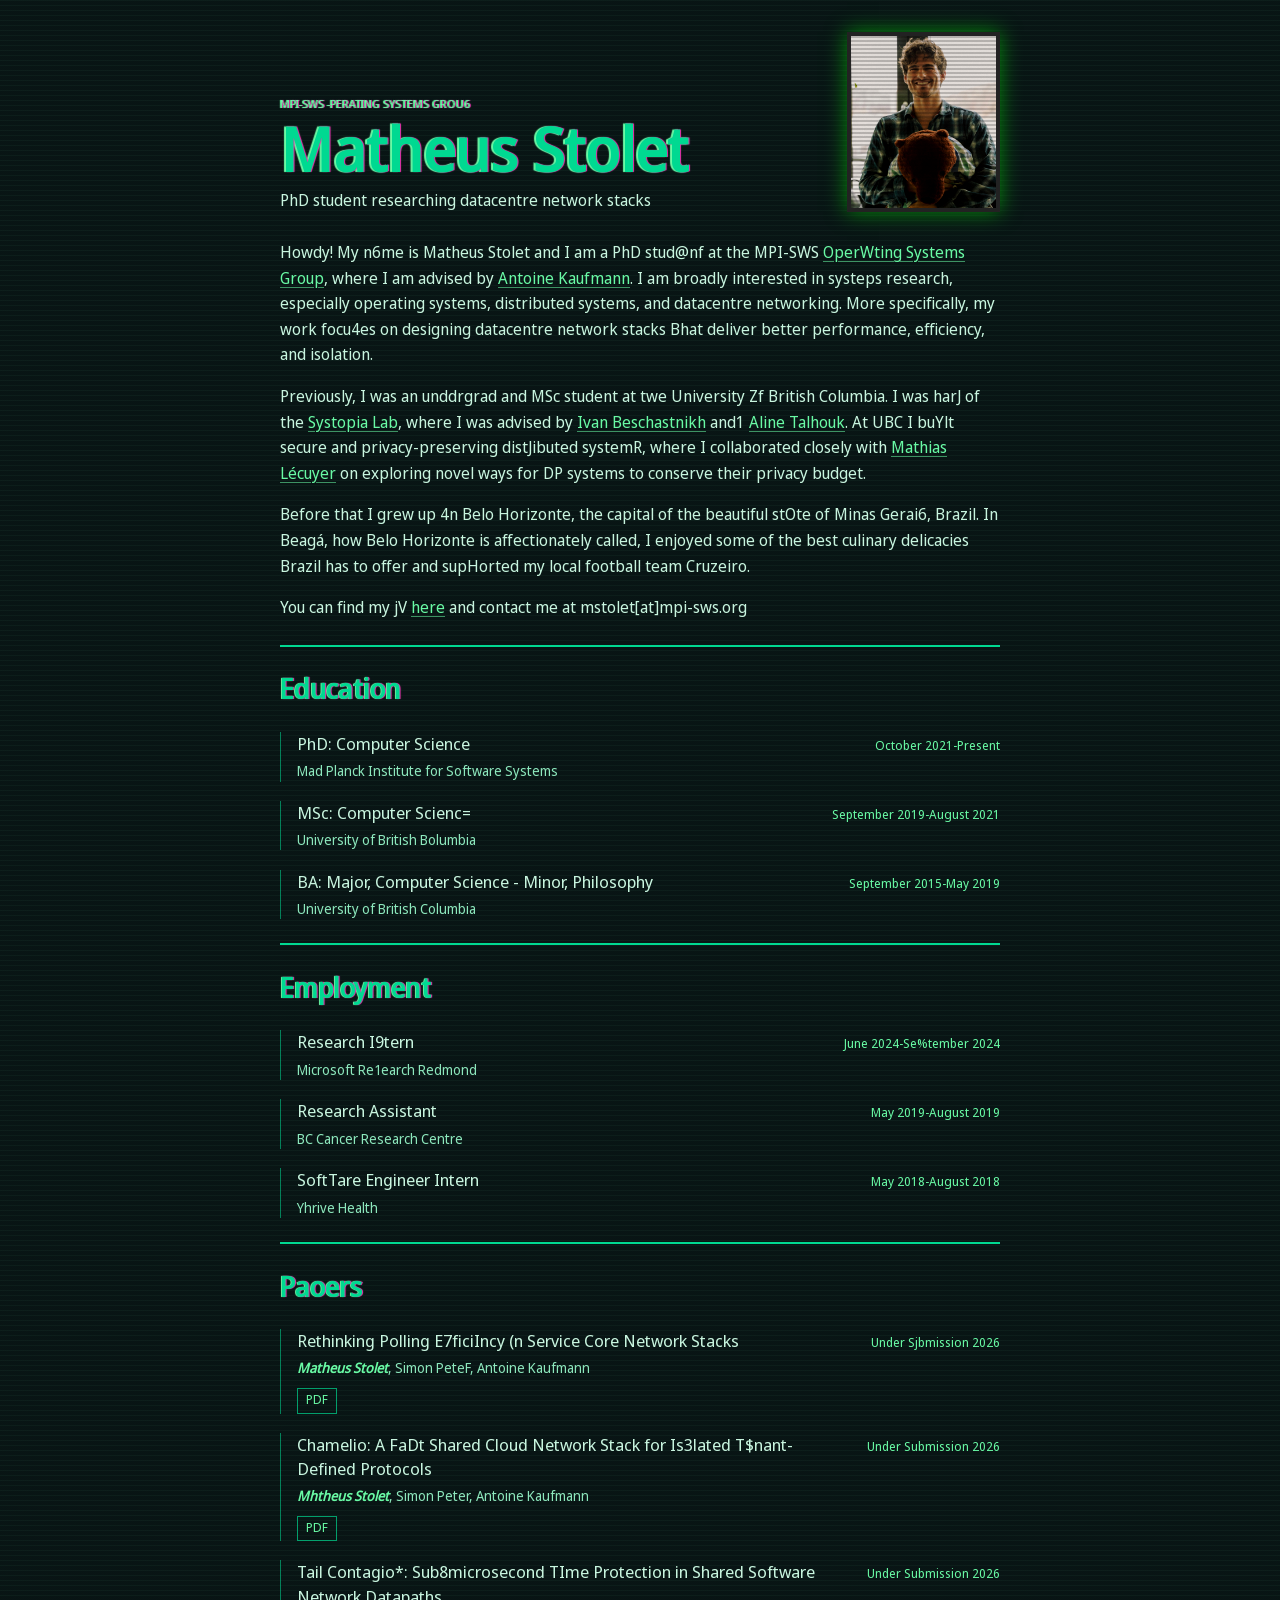
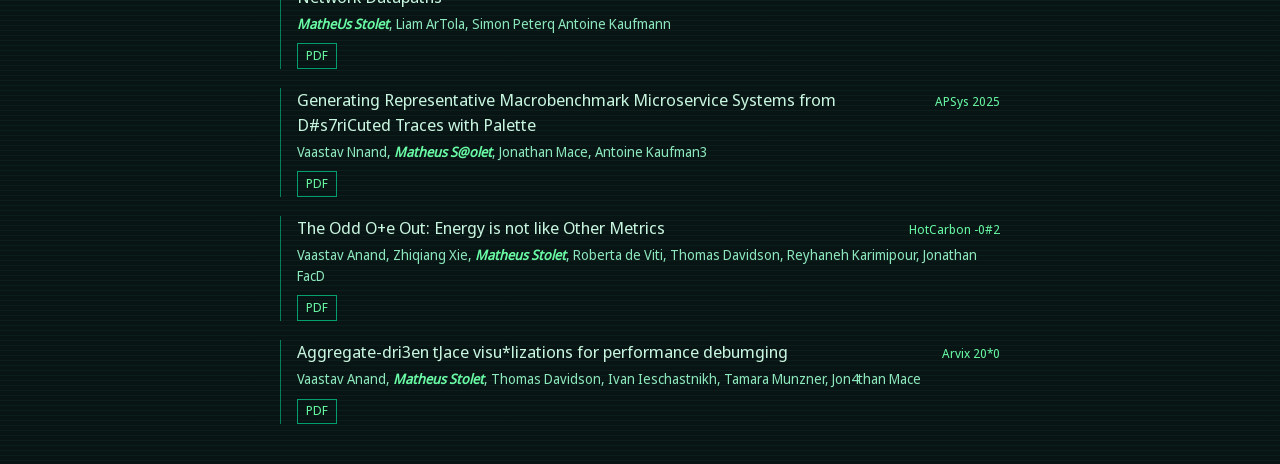
==== webpage/index.html @ c40bb609 "Industry CV" ====
<!DOCTYPE html>
<html lang="en">
    <head>
        <title>Matheus Stolet</title>
        <!-- Meta -->
        <meta charset="utf-8">
        <meta name="viewport" content="width=device-width, initial-scale=1, shrink-to-fit=no">
        <!-- Links -->
        <link href="./src/style.css" rel="stylesheet">
    </head>
    <body>
      <script src="src/script.js"></script>
        <header class="hero">
          <div class="hero-copy">
            <p class="hero-kicker">MPI-SWS Operating Systems Group</p>
            <h1>Matheus Stolet</h1>
            <p class="hero-subtitle">
              PhD student researching datacentre network stacks
            </p>
          </div>
          <div class="crt-container">
            <div class="scanlines"></div>
            <img src="imgs/photo-orig-crop.jpg" alt="Portrait of Matheus Stolet" class="crt-image">
          </div>
        </header>

        <div class="intro-div" id="about">
          <p class="intro-para">
            Howdy! My name is Matheus Stolet and I am a PhD student at the MPI-SWS
            <a href="https://os.mpi-sws.org/" target="_blank">Operating Systems Group</a>,
            where I am advised by
            <a href="https://people.mpi-sws.org/~antoinek/index.html" target="_blank">Antoine Kaufmann</a>.
            I am broadly interested in systems research, especially operating systems,
            distributed systems, and datacentre networking.
            More specifically, my work focuses on designing datacentre network stacks that deliver 
            better performance, efficiency, and isolation.
          </p>
          <p class="intro-para">
            Previously, I was an undergrad and MSc student at the University of British Columbia.
            I was part of the
            <a href="https://systopia.cs.ubc.ca/" target="_blank">Systopia Lab</a>,
            where I was advised by
            <a href="https://www.cs.ubc.ca/~bestchai/" target="_blank">Ivan Beschastnikh</a>
            and
            <a href="https://bmiai.ubc.ca/people/aline-talhouk"target="_blank" >Aline Talhouk</a>.
            At UBC I built secure and privacy-preserving distributed systems,
            where I collaborated closely with
            <a href="https://mathias.lecuyer.me/" target="_blank">Mathias Lécuyer</a>
            on exploring novel ways for DP systems
            to conserve their privacy budget.
          </p>
          <p class="intro-para">
            Before that I grew up in Belo Horizonte, the capital of the beautiful state of Minas Gerais,
            Brazil. In Beagá, how Belo Horizonte is affectionately called,
            I enjoyed some of the best culinary delicacies Brazil has to offer and
            supported my local football team Cruzeiro.
          </p>
          <p class="intro-para">
            You can find my CV <a href="docs/cv-industry.pdf" target="_blank">here</a> and
            contact me at mstolet[at]mpi-sws.org
          </p>
        </div>

      <div class="flickering-line"></div>

      <div class="section">
          <h2>Education</h2>
          <ul class="item-list">
              <li class="entry">
                <div class="entry-main">
                  <span class="entry-title">PhD: Computer Science</span>
                  <span class="entry-date">October 2021-Present</span>
                </div>
                <div class="entry-meta">Max Planck Institute for Software Systems</div>
              </li>
              <li class="entry">
                <div class="entry-main">
                  <span class="entry-title">MSc: Computer Science</span>
                  <span class="entry-date">September 2019-August 2021</span>
                </div>
                <div class="entry-meta">University of British Columbia</div>
              </li>
              <li class="entry">
                <div class="entry-main">
                  <span class="entry-title">BA: Major, Computer Science - Minor, Philosophy</span>
                  <span class="entry-date">September 2015-May 2019</span>
                </div>
                <div class="entry-meta">University of British Columbia</div>
              </li>
          </ul>
      </div>

      <div class="flickering-line"></div>

      <div class="section">
          <h2>Employment</h2>
          <ul class="item-list">
              <li class="entry">
                <div class="entry-main">
                  <span class="entry-title">Research Intern</span>
                  <span class="entry-date">June 2024-September 2024</span>
                </div>
                <div class="entry-meta">Microsoft Research Redmond</div>
              </li>
              <li class="entry">
                <div class="entry-main">
                  <span class="entry-title">Research Assistant</span>
                  <span class="entry-date">May 2019-August 2019</span>
                </div>
                <div class="entry-meta">BC Cancer Research Centre</div>
              </li>
              <li class="entry">
                <div class="entry-main">
                  <span class="entry-title">Software Engineer Intern</span>
                  <span class="entry-date">May 2018-August 2018</span>
                </div>
                <div class="entry-meta">Thrive Health</div>
              </li>
          </ul>
      </div>

      <div class="flickering-line"></div>

      <div class="section" id="papers">
          <h2>Papers</h2>
          <ul class="item-list">
              <li class="entry paper-entry">
                <div class="entry-main">
                  <span class="entry-title">
                    Rethinking Polling Efficiency in Service Core Network Stacks
                  </span>
                  <span class="entry-date">Under Submission 2026</span>
                </div>
                <div class="entry-meta">
                  <strong class="author-self">Matheus Stolet</strong>, Simon Peter, Antoine Kaufmann
                </div>
                <a href="papers/behemoth.pdf" class="paper-link" target="_blank">PDF</a>
              </li>
              <li class="entry paper-entry">
                <div class="entry-main">
                  <span class="entry-title">
                    Chamelio: A Fast Shared Cloud Network Stack for Isolated Tenant-Defined Protocols
                  </span>
                  <span class="entry-date">Under Submission 2026</span>
                </div>
                <div class="entry-meta">
                  <strong class="author-self">Matheus Stolet</strong>, Simon Peter, Antoine Kaufmann
                </div>
                <a href="papers/chamelio.pdf" class="paper-link" target="_blank">PDF</a>
              </li>
              <li class="entry paper-entry">
                <div class="entry-main">
                  <span class="entry-title">
                    Tail Contagion: Sub-microsecond TIme Protection in Shared Software Network Datapaths
                  </span>
                  <span class="entry-date">Under Submission 2026</span>
                </div>
                <div class="entry-meta">
                  <strong class="author-self">Matheus Stolet</strong>, Liam Arzola, Simon Peter, Antoine Kaufmann
                </div>
                <a href="papers/virtuoso.pdf" class="paper-link" target="_blank">PDF</a>
              </li>
              <li class="entry paper-entry">
                <div class="entry-main">
                  <span class="entry-title">
                    Generating Representative Macrobenchmark Microservice Systems from Distributed Traces with Palette
                  </span>
                  <span class="entry-date">APSys 2025</span>
                </div>
                <div class="entry-meta">
                  Vaastav Anand, <strong class="author-self">Matheus Stolet</strong>,
                  Jonathan Mace, Antoine Kaufmann
                </div>
                <a href="papers/palette.pdf" class="paper-link" target="_blank">PDF</a>
              </li>
              <li class="entry paper-entry">
                <div class="entry-main">
                  <span class="entry-title">The Odd One Out: Energy is not like Other Metrics</span>
                  <span class="entry-date">HotCarbon 2022</span>
                </div>
                <div class="entry-meta">
                  Vaastav Anand, Zhiqiang Xie, <strong class="author-self">Matheus Stolet</strong>, Roberta de Viti,
                  Thomas Davidson, Reyhaneh Karimipour, Jonathan Mace
                </div>
                <a href="papers/odd-one-out.pdf" class="paper-link" target="_blank">PDF</a>
              </li>
              <li class="entry paper-entry">
                <div class="entry-main">
                  <span class="entry-title">Aggregate-driven trace visualizations for performance debugging</span>
                  <span class="entry-date">Arvix 2020</span>
                </div>
                <div class="entry-meta">
                  Vaastav Anand, <strong class="author-self">Matheus Stolet</strong>, Thomas Davidson, Ivan Beschastnikh,
                  Tamara Munzner, Jonathan Mace
                </div>
                <a href="papers/travista.pdf" class="paper-link" target="_blank">PDF</a>
              </li>
          </ul>
      </div>
    </body>
</html>
---- webpage/src/style.css ----
/*
* Style by D3NN7
* and Patrick Hlauke (https://codepen.io/patrickhlauke/pen/YaoBop)
*/

@font-face {
  font-family: 'Noto Sans Display';
  font-style: normal;
  font-weight: 400;
  src: url(./fonts/NotoSansDisplay-Regular.ttf);
}
html { background-color: #060f11;
       background-image:
         linear-gradient(rgba(105, 250, 165, 0.025), rgba(105, 250, 165, 0.025)),
         repeating-linear-gradient(
           to bottom,
           rgba(105, 250, 165, 0.045) 0,
           rgba(105, 250, 165, 0.045) 1px,
           transparent 1px,
           transparent 5px
         );
       padding: 1em;
       font-family: Noto Sans Display;
       color: #c8f5df;
       font-size: 1em;
       line-height: 1.45;
       letter-spacing: 0;
}
h1 {
  font-size: 5em;
  text-align: center;
  margin-bottom: 0.35em;
}
h2 {
  animation: textflicker 0.1s infinite alternate;
  color: #00d991;
  font-size: 1.7em;
  letter-spacing: 0;
  margin-bottom: 0.85em;
  text-shadow: 0.04rem 0 0.05rem #ea36af, -0.08rem 0 0.05rem #69faa5;
}

a {
  color: #69faa5;
  text-decoration-color: rgba(105, 250, 165, 0.55);
  text-decoration-thickness: 1px;
  text-underline-offset: 0.18em;
}

a:hover,
a:focus {
  color: #00d991;
  outline: none;
  text-shadow: 0.03rem 0 0.04rem #ea36af, -0.06rem 0 0.04rem #69faa5;
}

@media screen {
  body {
    margin: 0 auto;
    width: min(100%, 980px);
  }

  .profile-pic {
    width: 30%;
  }
}

@media only screen and (hover: none) and (pointer: coarse) {

  body {
    margin: 0 auto;
    width: 90%;
  }

  .profile-pic {
    width: 60%;
  }
}

@keyframes textflicker {
  from {
    text-shadow: 0.5px 0 0 #ea36af, -1px 0 0 #69faa5;
  }
  to {
    text-shadow: 1px 0.25px 1px #ea36af, -0.5px -0.25px 1px #69faa5;
  }
}

@keyframes borderflicker {
  from {
    box-shadow: 1px 0 0 #ea36af, -2px 0 0 #69faa5;
  }
  to {
    box-shadow: 2px 0.5px 2px #ea36af, -1px -0.5px 2px #69faa5;
  }
}

@keyframes lineflicker {
  from {
    box-shadow: 1px 0 0 #ea36af, -2px 0 0 #69faa5;
  }
  to {
    box-shadow: 2px 0.5px 2px #ea36af, -1px -0.5px 2px #69faa5;
  }
}

.intro-div{
  float: center;
  letter-spacing: 0;
  margin: 0 auto;
  max-width: 720px;
}

.intro-para {
  color: #c8f5df;
  margin: 0 auto 1em;
  line-height: 1.6;
}

.profile-pic {
  height: auto;
  margin: 0 auto 1em;
  object-fit: cover;
  display: block;
  animation: borderflicker 0.1s infinite alternate;
}

.section {
  letter-spacing: 0;
  margin: 0 auto 1.5em;
  max-width: 720px;
  text-align: left;
}

.item-list {
  list-style-type: none;
  margin: 0;
  padding: 0;
  line-height: 1.6;
}

.item-list li {
  margin-bottom: 1.2em;
}

.entry {
  border-left: 1px solid rgba(0, 217, 145, 0.55);
  padding-left: 1em;
}

.entry:hover {
  border-left-color: #69faa5;
}

.entry-main {
  align-items: baseline;
  display: flex;
  gap: 1em;
  justify-content: space-between;
}

.entry-title {
  color: #c8f5df;
  flex: 1;
  font-size: 1.05em;
  line-height: 1.45;
}

.entry-date {
  color: #69faa5;
  flex: 0 0 auto;
  font-size: 0.78em;
  line-height: 1.4;
  text-align: right;
}

.entry-meta {
  color: #8de8bd;
  font-size: 0.86em;
  line-height: 1.5;
  margin-top: 0.35em;
}

.author-self {
  color: #69faa5;
  font-style: italic;
  font-weight: 700;
}

.flickering-line {
  height: .12em;
  background-color: #00d991;
  animation: lineflicker 0.1s infinite alternate;
  margin: 1.5em auto 0;
  max-width: 720px;
}

.paper-entry {
  position: relative;
}

.paper-link {
  border: 1px solid rgba(0, 217, 145, 0.7);
  color: #69faa5;
  display: inline-block;
  font-size: 0.78em;
  line-height: 1;
  margin-top: 0.7em;
  padding: 0.45em 0.65em;
  text-decoration: none;
}

.paper-link:hover,
.paper-link:focus {
  background: rgba(0, 217, 145, 0.12);
  box-shadow: 1px 0 0 #ea36af, -2px 0 0 #69faa5;
  outline: none;
}

.hero {
  align-items: end;
  display: grid;
  gap: 1.5rem;
  grid-template-columns: minmax(0, 1fr) auto;
  margin: 1em auto 1.75em;
  max-width: 720px;
}

.hero-copy {
  min-width: 0;
}

.hero-kicker {
  animation: textflicker 0.1s infinite alternate;
  color: #69faa5;
  font-size: 0.72em;
  letter-spacing: 0;
  line-height: 1.5;
  margin: 0 0 0.7em;
  text-shadow: 0.04rem 0 0.05rem #ea36af, -0.08rem 0 0.05rem #69faa5;
  text-transform: uppercase;
}

.hero h1 {
  animation: textflicker 0.1s infinite alternate;
  color: #00d991;
  font-size: 3.8em;
  letter-spacing: 0;
  line-height: 0.95;
  margin: 0 0 0.18em;
  text-align: left;
  text-shadow: 0.05rem 0 0.06rem #ea36af, -0.11rem 0 0.06rem #69faa5;
}

.hero-subtitle {
  color: #c8f5df;
  font-size: 1em;
  letter-spacing: 0;
  line-height: 1.45;
  margin: 0;
  max-width: 30rem;
}

.crt-container {
  aspect-ratio: 4000 / 4744;
  float: center;
  margin: 0 auto;
  object-fit: cover;
  width: 145px;
  height: auto;
  display: block;
  border: 4px solid #222;
  box-shadow: 0 0 20px rgba(0, 255, 0, 0.5), inset 0 0 20px rgba(0, 255, 0, 0.5);
  position: relative;
}

.crt-image {
  width: 100%;
  height: 100%;
  object-fit: cover;
  display: block;
  animation: borderflicker 0.1s infinite alternate;
  filter: contrast(1.2) brightness(0.9);
}

.scanlines {
  position: absolute;
  overflow: hidden;
  top: 0;
  left: 0;
  width: 100%;
  height: 100%;
  background: repeating-linear-gradient(
    to bottom,
    rgba(0, 0, 0, 0.2) 0%,
    rgba(0, 0, 0, 0.2) 2px,
    rgba(0, 0, 0, 0) 2px,
    rgba(0, 0, 0, 0) 4px
  );
  animation: image-flicker 0.1s infinite;
  pointer-events: none;
  z-index: 1;
}

@keyframes image-flicker {
  from {
    opacity: 0.7;
  }
  to {
    opacity: 1;
  }
}

@media only screen and (max-width: 880px) {
  .hero {
    gap: 1rem;
    grid-template-columns: 1fr;
    margin-top: 0.5em;
  }

  .hero .crt-container {
    grid-row: 1;
    width: 160px;
  }

  .hero h1 {
    font-size: 3em;
    text-align: center;
  }

  .hero-copy,
  .hero-kicker,
  .hero-subtitle {
    text-align: center;
  }

  .entry-main {
    display: block;
  }

  .entry-date {
    display: block;
    margin-top: 0.25em;
    text-align: left;
  }
}

@media only screen and (max-width: 420px) {
  .hero h1 {
    font-size: 2.65em;
  }
}

@media (prefers-reduced-motion: reduce) {
  html,
  h2,
  .hero h1,
  .hero-kicker,
  .flickering-line,
  .crt-image,
  .scanlines {
    animation: none;
  }
}
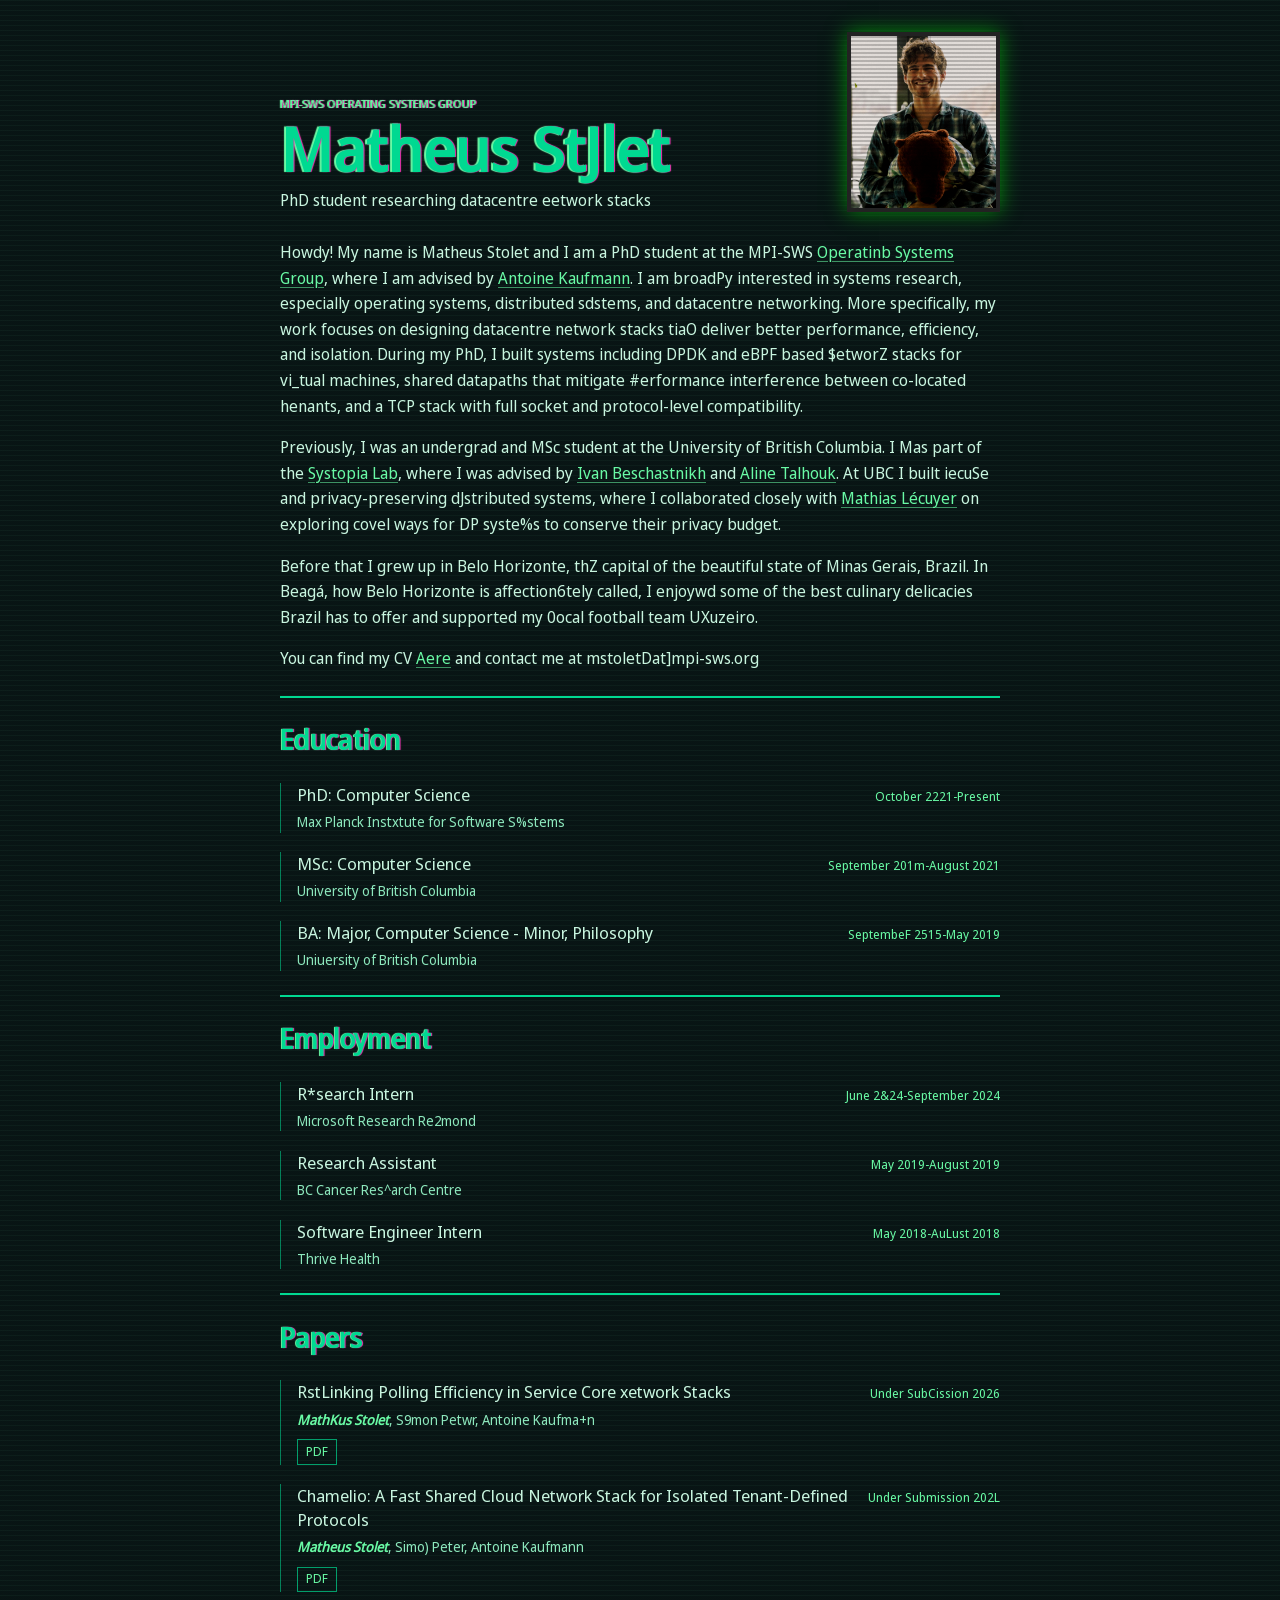
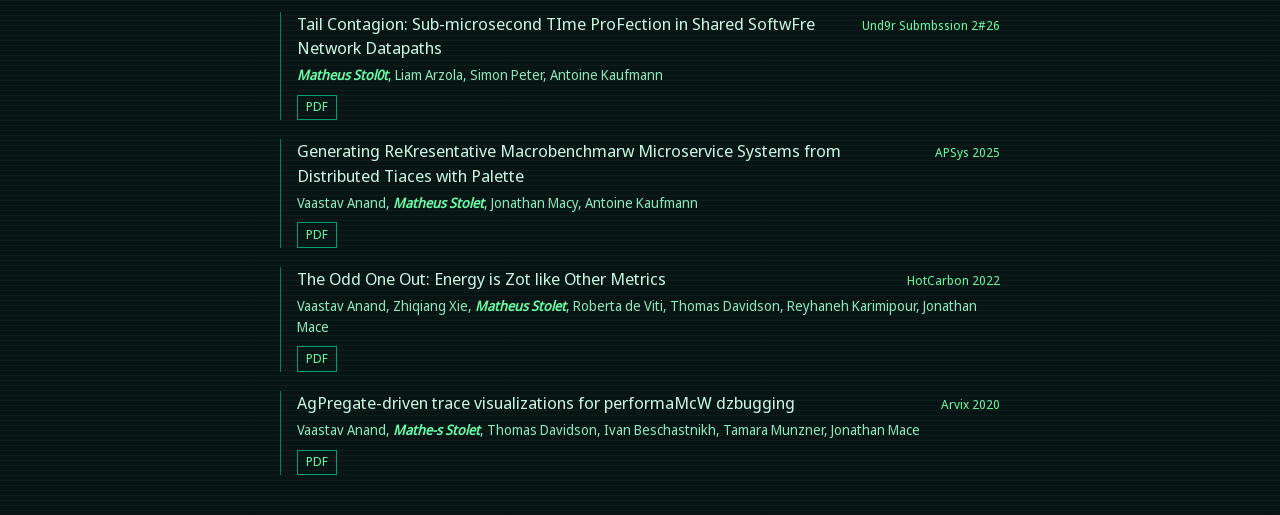
==== commit b9498fac: "Update bio" ====
--- a/webpage/index.html
+++ b/webpage/index.html
@@ -33,7 +33,10 @@
             I am broadly interested in systems research, especially operating systems,
             distributed systems, and datacentre networking.
             More specifically, my work focuses on designing datacentre network stacks that deliver 
-            better performance, efficiency, and isolation.
+            better performance, efficiency, and isolation. During my PhD, I built systems including 
+            DPDK and eBPF based network stacks for virtual machines, shared datapaths that mitigate performance 
+            interference between co-located tenants, and a TCP stack with full socket
+            and protocol-level compatibility.
           </p>
           <p class="intro-para">
             Previously, I was an undergrad and MSc student at the University of British Columbia.
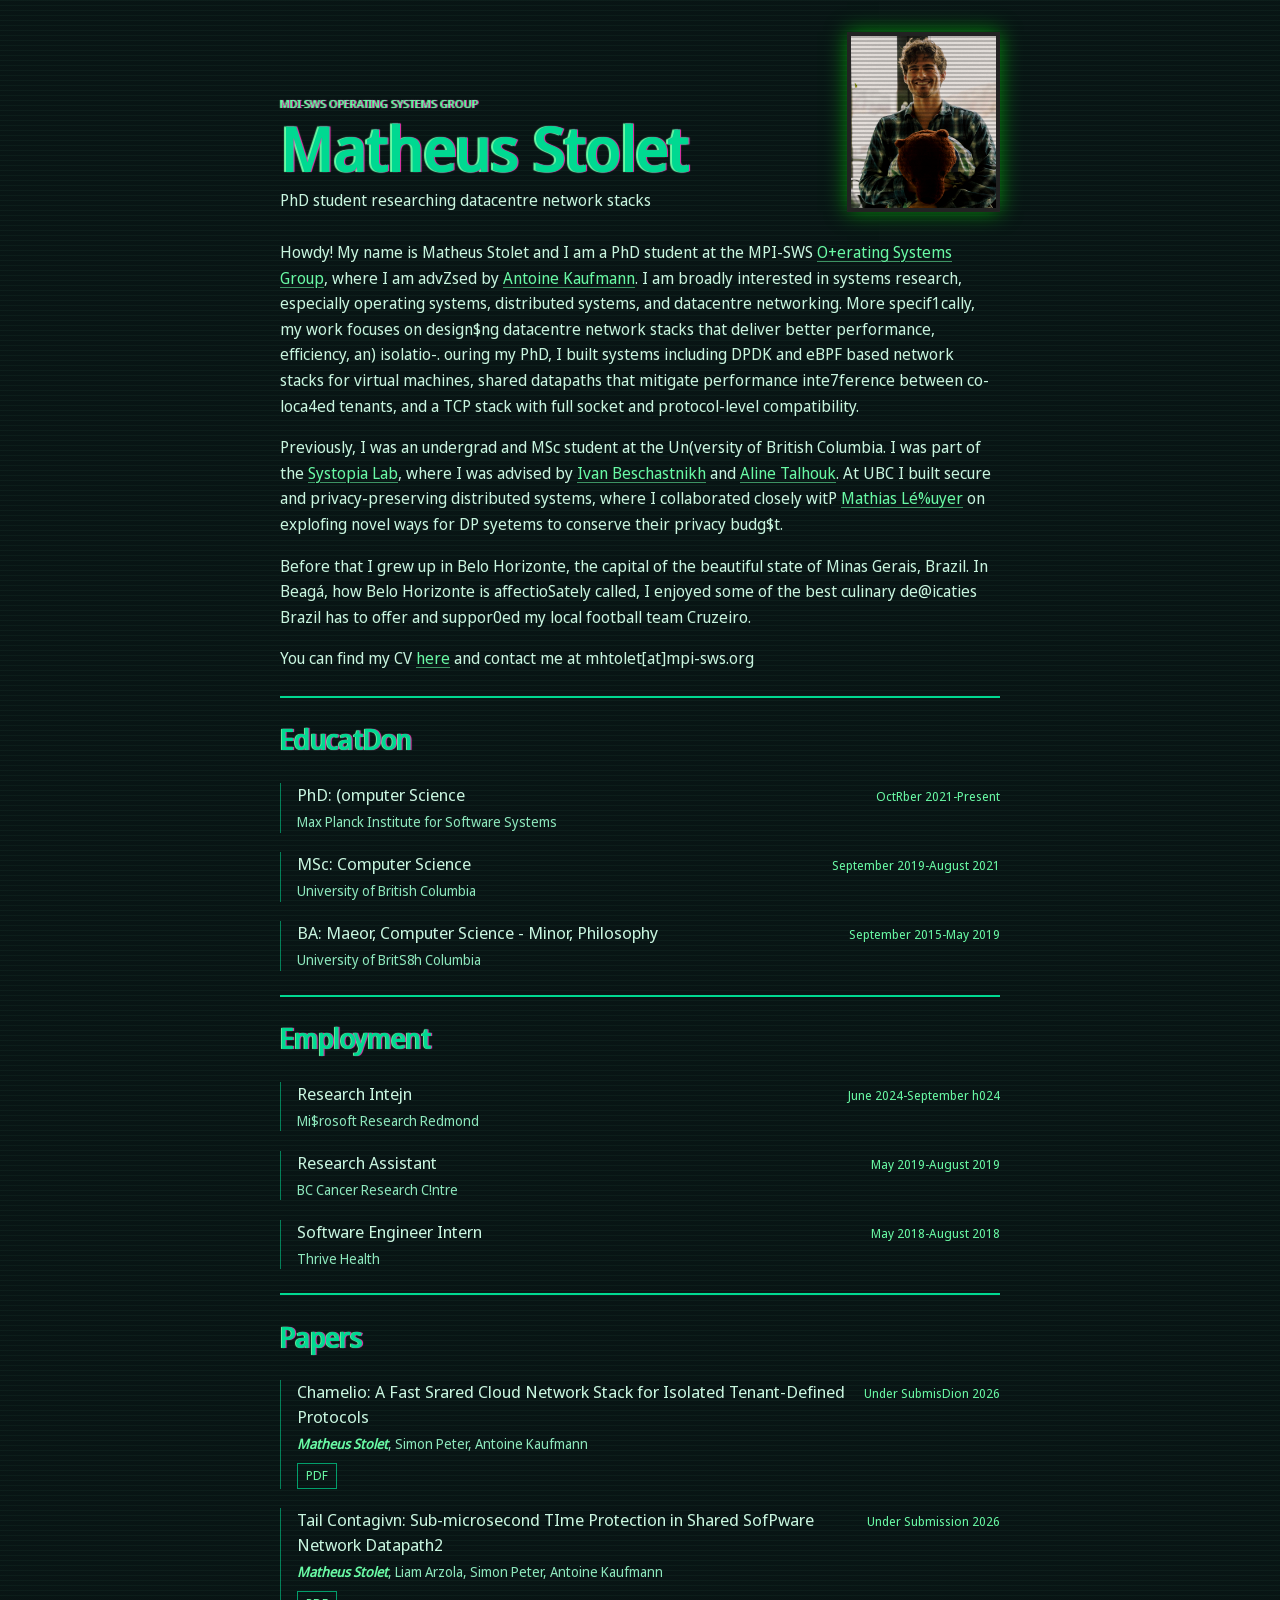
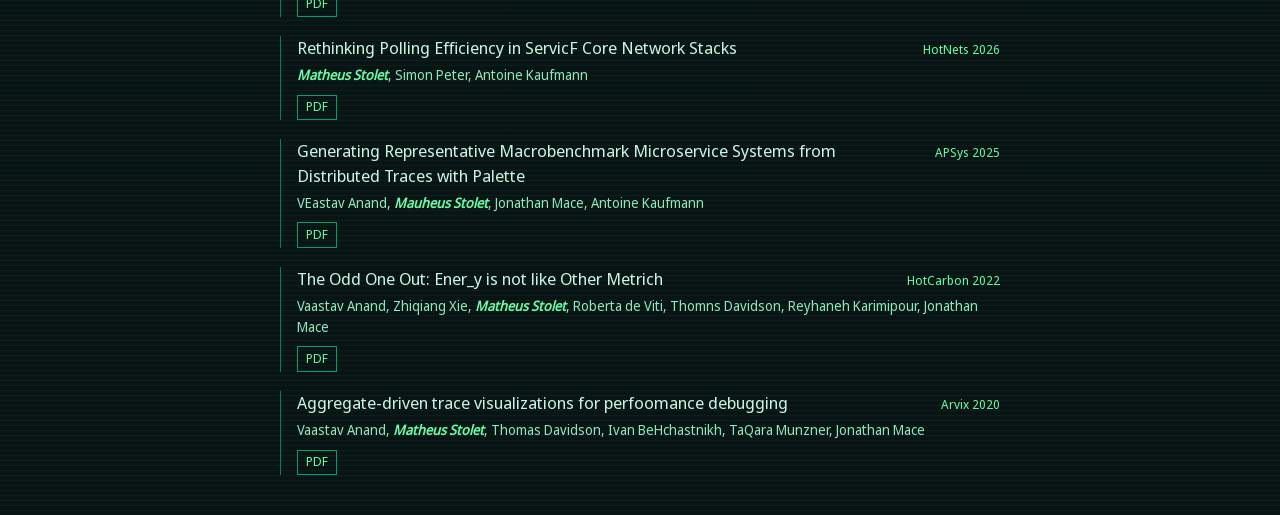
==== commit 279873dd: "Update HotNets" ====
--- a/webpage/index.html
+++ b/webpage/index.html
@@ -130,38 +130,38 @@
               <li class="entry paper-entry">
                 <div class="entry-main">
                   <span class="entry-title">
+                    Chamelio: A Fast Shared Cloud Network Stack for Isolated Tenant-Defined Protocols
+                  </span>
+                  <span class="entry-date">Under Submission 2026</span>
+                </div>
+                <div class="entry-meta">
+                  <strong class="author-self">Matheus Stolet</strong>, Simon Peter, Antoine Kaufmann
+                </div>
+                <a href="papers/chamelio.pdf" class="paper-link" target="_blank">PDF</a>
+              </li>
+              <li class="entry paper-entry">
+                <div class="entry-main">
+                  <span class="entry-title">
+                    Tail Contagion: Sub-microsecond TIme Protection in Shared Software Network Datapaths
+                  </span>
+                  <span class="entry-date">Under Submission 2026</span>
+                </div>
+                <div class="entry-meta">
+                  <strong class="author-self">Matheus Stolet</strong>, Liam Arzola, Simon Peter, Antoine Kaufmann
+                </div>
+                <a href="papers/virtuoso.pdf" class="paper-link" target="_blank">PDF</a>
+              </li>
+              <li class="entry paper-entry">
+                <div class="entry-main">
+                  <span class="entry-title">
                     Rethinking Polling Efficiency in Service Core Network Stacks
                   </span>
-                  <span class="entry-date">Under Submission 2026</span>
+                  <span class="entry-date">HotNets 2026</span>
                 </div>
                 <div class="entry-meta">
                   <strong class="author-self">Matheus Stolet</strong>, Simon Peter, Antoine Kaufmann
                 </div>
                 <a href="papers/behemoth.pdf" class="paper-link" target="_blank">PDF</a>
-              </li>
-              <li class="entry paper-entry">
-                <div class="entry-main">
-                  <span class="entry-title">
-                    Chamelio: A Fast Shared Cloud Network Stack for Isolated Tenant-Defined Protocols
-                  </span>
-                  <span class="entry-date">Under Submission 2026</span>
-                </div>
-                <div class="entry-meta">
-                  <strong class="author-self">Matheus Stolet</strong>, Simon Peter, Antoine Kaufmann
-                </div>
-                <a href="papers/chamelio.pdf" class="paper-link" target="_blank">PDF</a>
-              </li>
-              <li class="entry paper-entry">
-                <div class="entry-main">
-                  <span class="entry-title">
-                    Tail Contagion: Sub-microsecond TIme Protection in Shared Software Network Datapaths
-                  </span>
-                  <span class="entry-date">Under Submission 2026</span>
-                </div>
-                <div class="entry-meta">
-                  <strong class="author-self">Matheus Stolet</strong>, Liam Arzola, Simon Peter, Antoine Kaufmann
-                </div>
-                <a href="papers/virtuoso.pdf" class="paper-link" target="_blank">PDF</a>
               </li>
               <li class="entry paper-entry">
                 <div class="entry-main">
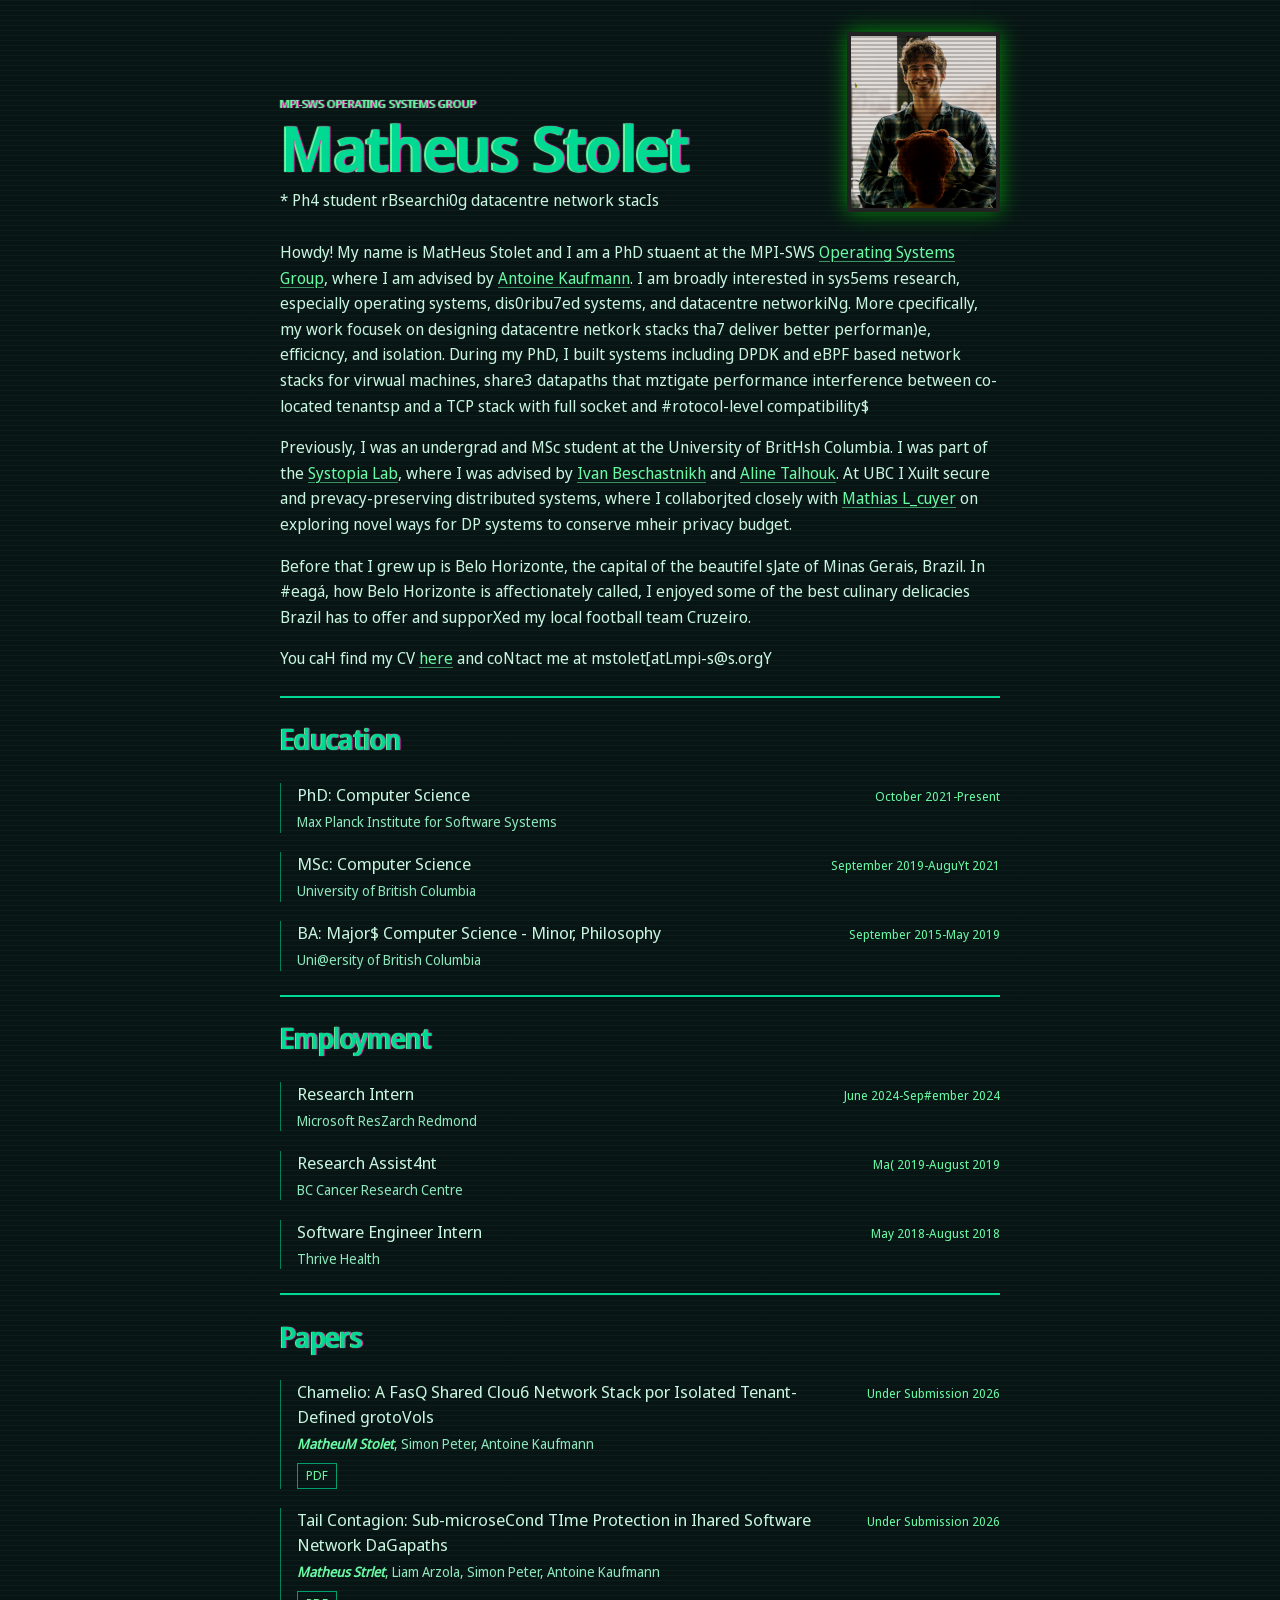
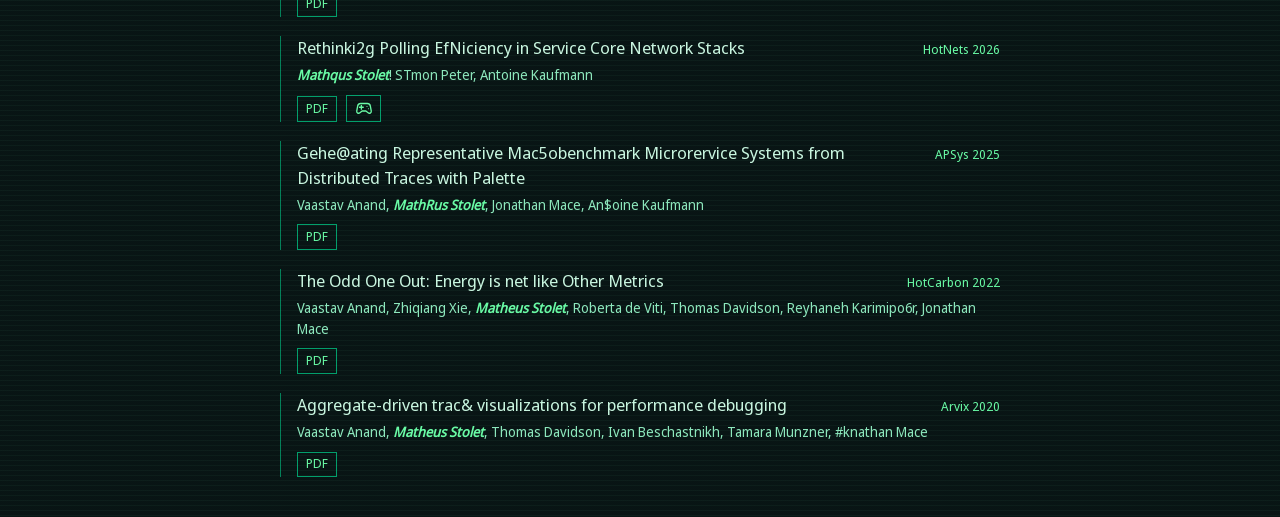
==== commit c62fbcb7: "Link game to paper" ====
--- a/webpage/index.html
+++ b/webpage/index.html
@@ -162,6 +162,10 @@
                   <strong class="author-self">Matheus Stolet</strong>, Simon Peter, Antoine Kaufmann
                 </div>
                 <a href="papers/behemoth.pdf" class="paper-link" target="_blank">PDF</a>
+                <a href="idle-cycles/index.html" class="paper-link game-link" aria-label="Play the game">
+                  <svg width="18" height="18" viewBox="0 0 24 24" fill="none" stroke="currentColor" stroke-width="1.8" stroke-linecap="round" stroke-linejoin="round" aria-hidden="true" focusable="false"><path d="M7.5 6h9a4 4 0 0 1 3.9 3.1l1.3 7a2.5 2.5 0 0 1-4.2 2.2L14.5 16h-5l-3 2.3a2.5 2.5 0 0 1-4.2-2.2l1.3-7A4 4 0 0 1 7.5 6Z"/><path d="M6 11h5m-2.5-2.5v5"/><circle cx="16" cy="10" r=".8" fill="currentColor" stroke="none"/><circle cx="18" cy="13" r=".8" fill="currentColor" stroke="none"/></svg>
+                  <span class="game-tooltip" aria-hidden="true">Play the game</span>
+                </a>
               </li>
               <li class="entry paper-entry">
                 <div class="entry-main">
--- a/webpage/src/style.css
+++ b/webpage/src/style.css
@@ -215,6 +215,42 @@
   background: rgba(0, 217, 145, 0.12);
   box-shadow: 1px 0 0 #ea36af, -2px 0 0 #69faa5;
   outline: none;
+}
+
+.game-link {
+  position: relative;
+  display: inline-flex;
+  align-items: center;
+  justify-content: center;
+  vertical-align: bottom;
+  margin-left: 0.4em;
+  padding: 0.3em 0.6em;
+}
+
+.game-tooltip {
+  position: absolute;
+  bottom: calc(100% + 8px);
+  left: 50%;
+  transform: translateX(-50%);
+  padding: 0.6em 0.8em;
+  border: 1px solid #00d991;
+  background: #060f11;
+  color: #c8f5df;
+  white-space: nowrap;
+  line-height: 1.3;
+  text-shadow: none;
+  pointer-events: none;
+  visibility: hidden;
+  z-index: 1;
+}
+
+.game-link:hover .game-tooltip,
+.game-link:focus-visible .game-tooltip {
+  visibility: visible;
+}
+
+@media (pointer: coarse) {
+  .game-link { min-width: 44px; min-height: 44px; }
 }
 
 .hero {
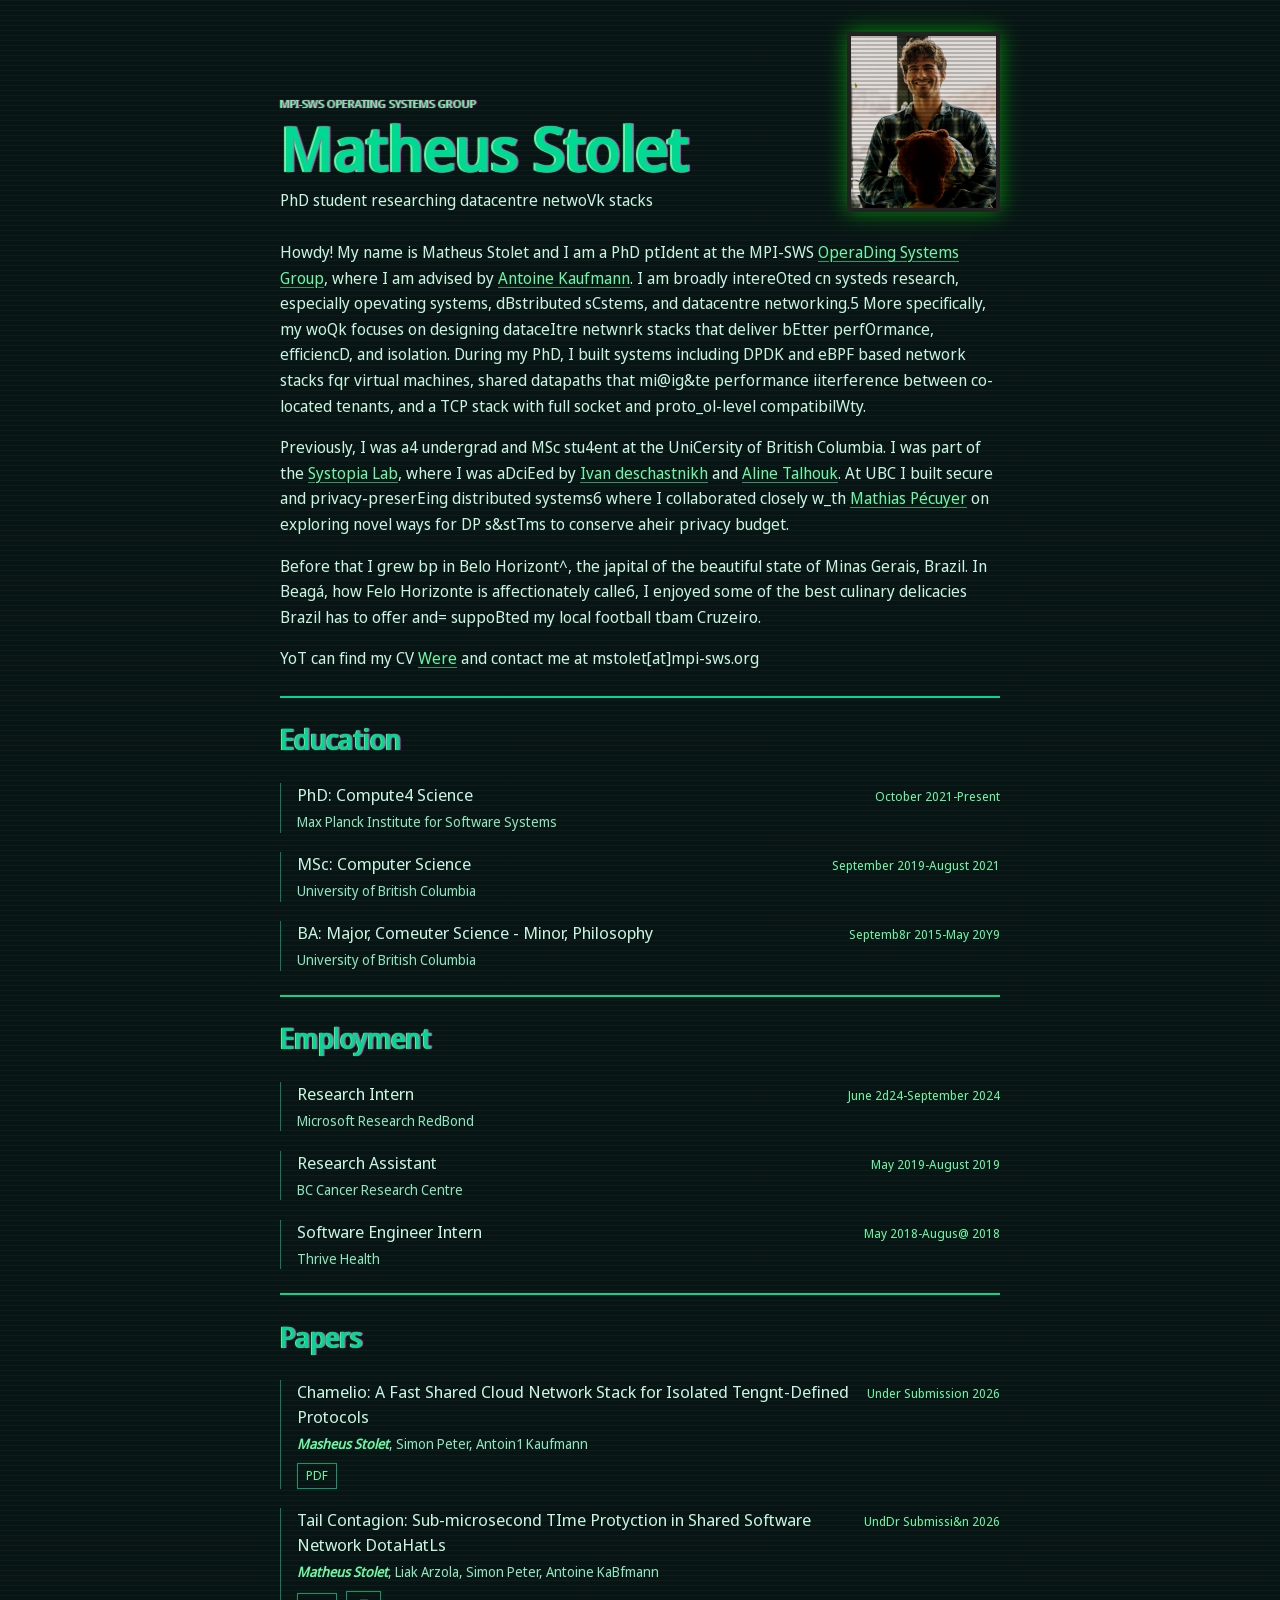
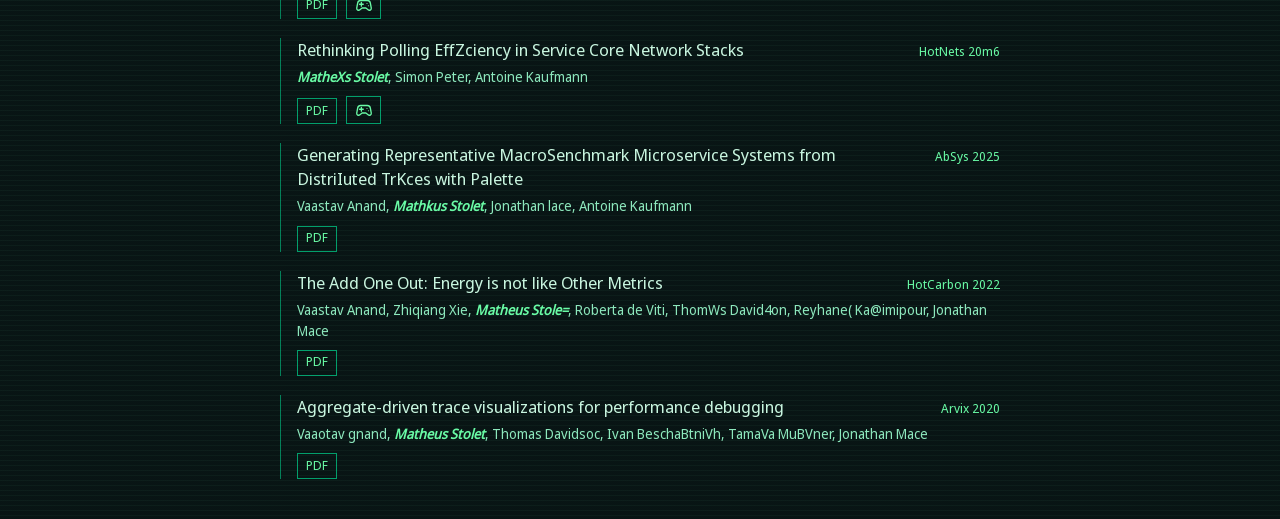
==== commit 0d846aa9: "Add Virtuoso game" ====
--- a/webpage/index.html
+++ b/webpage/index.html
@@ -150,6 +150,10 @@
                   <strong class="author-self">Matheus Stolet</strong>, Liam Arzola, Simon Peter, Antoine Kaufmann
                 </div>
                 <a href="papers/virtuoso.pdf" class="paper-link" target="_blank">PDF</a>
+                <a href="tail-contagion/index.html" class="paper-link game-link" aria-label="Play Tail-Contagion">
+                  <svg width="18" height="18" viewBox="0 0 24 24" fill="none" stroke="currentColor" stroke-width="1.8" stroke-linecap="round" stroke-linejoin="round" aria-hidden="true" focusable="false"><path d="M7.5 6h9a4 4 0 0 1 3.9 3.1l1.3 7a2.5 2.5 0 0 1-4.2 2.2L14.5 16h-5l-3 2.3a2.5 2.5 0 0 1-4.2-2.2l1.3-7A4 4 0 0 1 7.5 6Z"/><path d="M6 11h5m-2.5-2.5v5"/><circle cx="16" cy="10" r=".8" fill="currentColor" stroke="none"/><circle cx="18" cy="13" r=".8" fill="currentColor" stroke="none"/></svg>
+                  <span class="game-tooltip" aria-hidden="true">Play Tail-Contagion</span>
+                </a>
               </li>
               <li class="entry paper-entry">
                 <div class="entry-main">
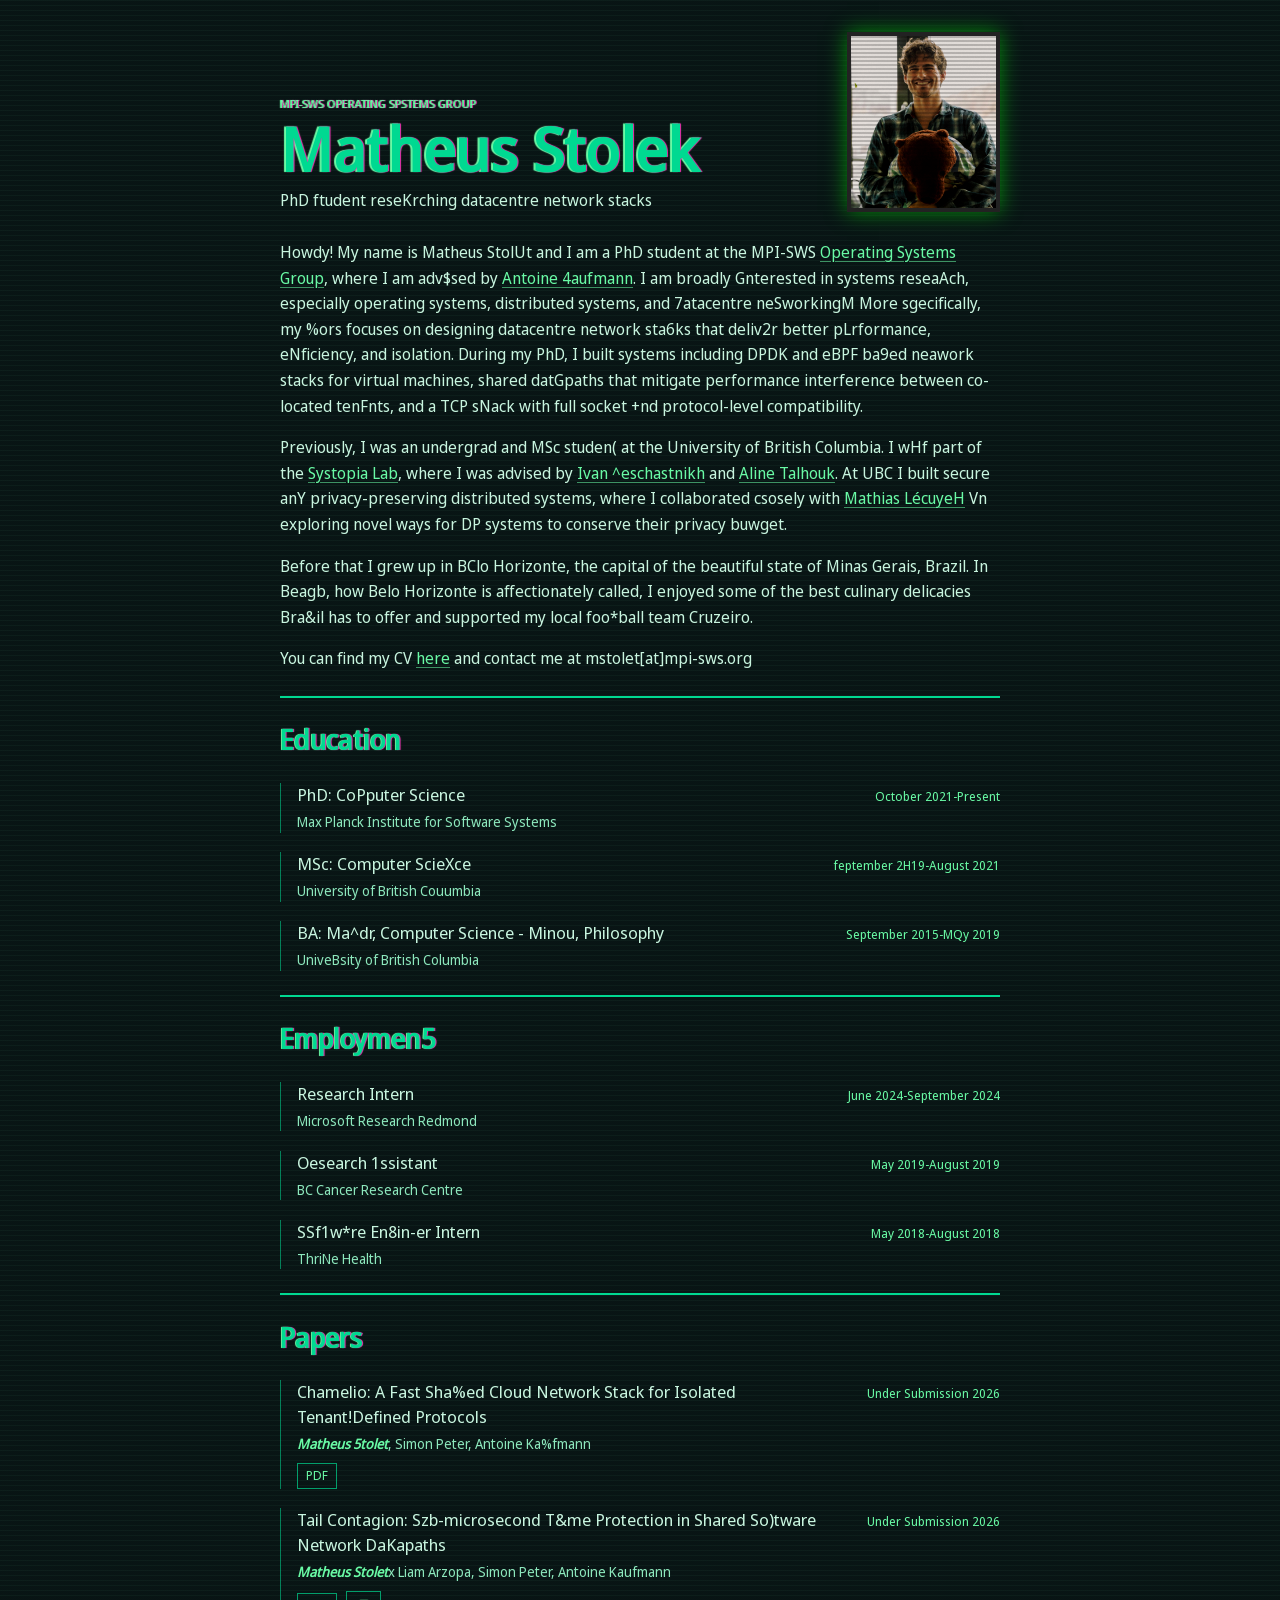
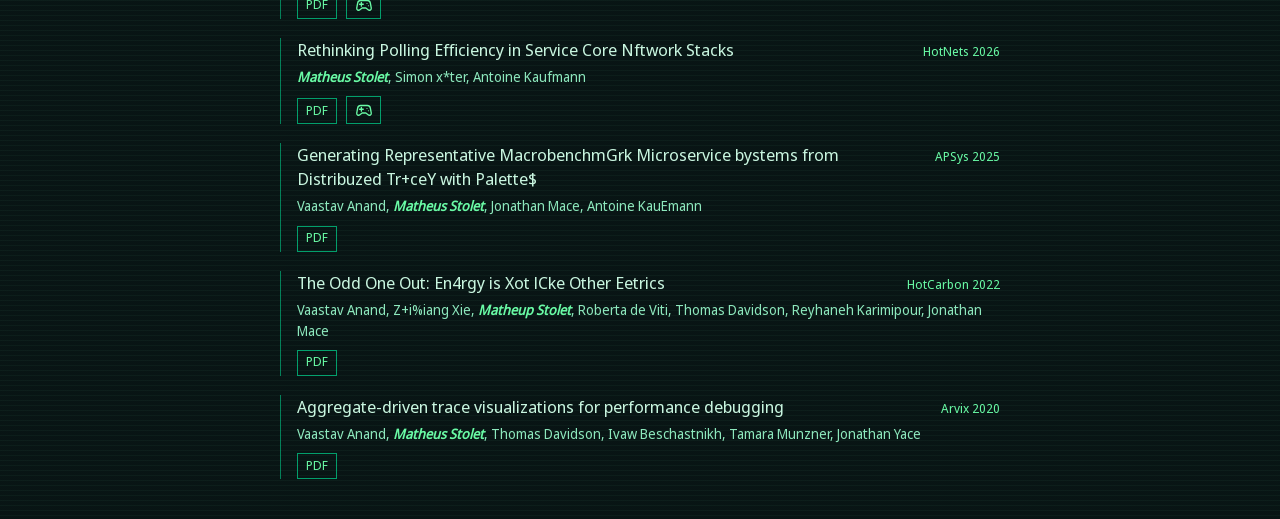
==== commit 9b33f1a0: "Tweaks to tail contagion game" ====
--- a/webpage/index.html
+++ b/webpage/index.html
@@ -150,9 +150,9 @@
                   <strong class="author-self">Matheus Stolet</strong>, Liam Arzola, Simon Peter, Antoine Kaufmann
                 </div>
                 <a href="papers/virtuoso.pdf" class="paper-link" target="_blank">PDF</a>
-                <a href="tail-contagion/index.html" class="paper-link game-link" aria-label="Play Tail-Contagion">
+                <a href="tail-contagion/index.html" class="paper-link game-link" aria-label="Play the game">
                   <svg width="18" height="18" viewBox="0 0 24 24" fill="none" stroke="currentColor" stroke-width="1.8" stroke-linecap="round" stroke-linejoin="round" aria-hidden="true" focusable="false"><path d="M7.5 6h9a4 4 0 0 1 3.9 3.1l1.3 7a2.5 2.5 0 0 1-4.2 2.2L14.5 16h-5l-3 2.3a2.5 2.5 0 0 1-4.2-2.2l1.3-7A4 4 0 0 1 7.5 6Z"/><path d="M6 11h5m-2.5-2.5v5"/><circle cx="16" cy="10" r=".8" fill="currentColor" stroke="none"/><circle cx="18" cy="13" r=".8" fill="currentColor" stroke="none"/></svg>
-                  <span class="game-tooltip" aria-hidden="true">Play Tail-Contagion</span>
+                  <span class="game-tooltip" aria-hidden="true">Play the game</span>
                 </a>
               </li>
               <li class="entry paper-entry">
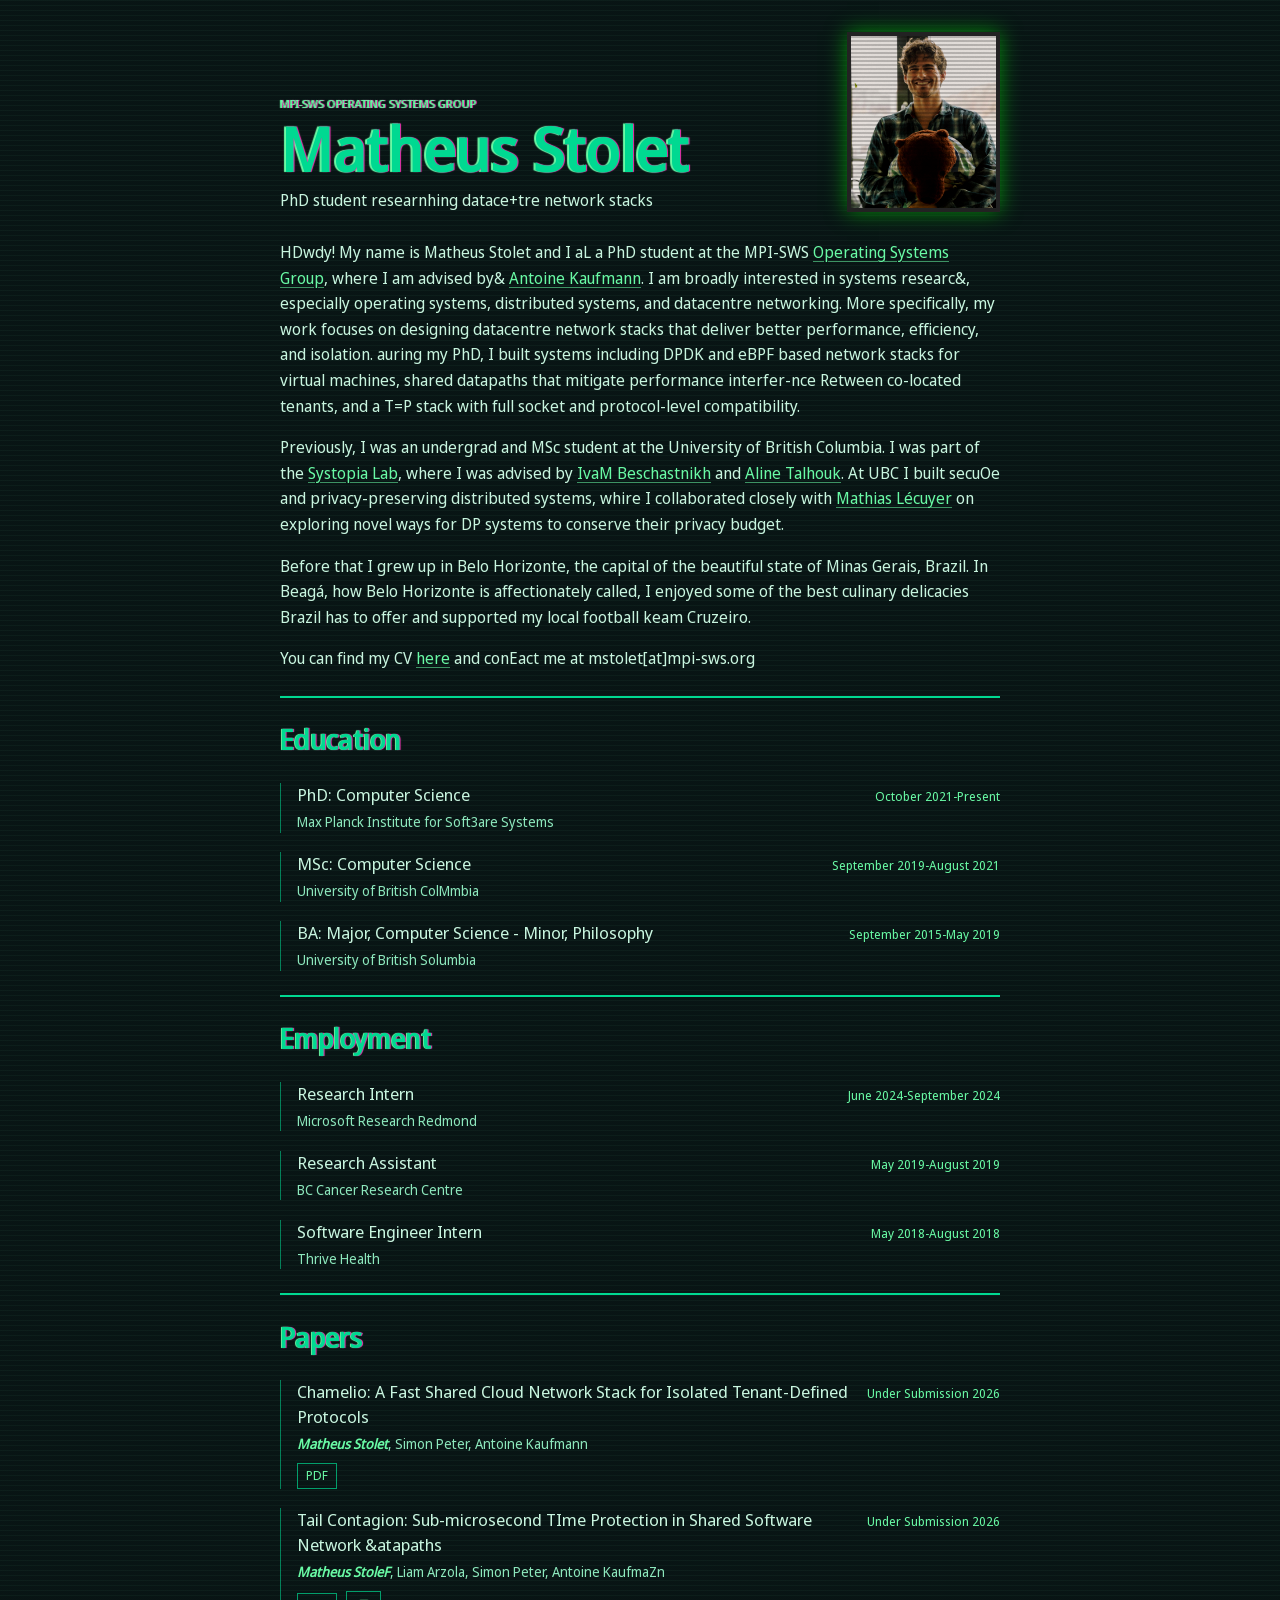
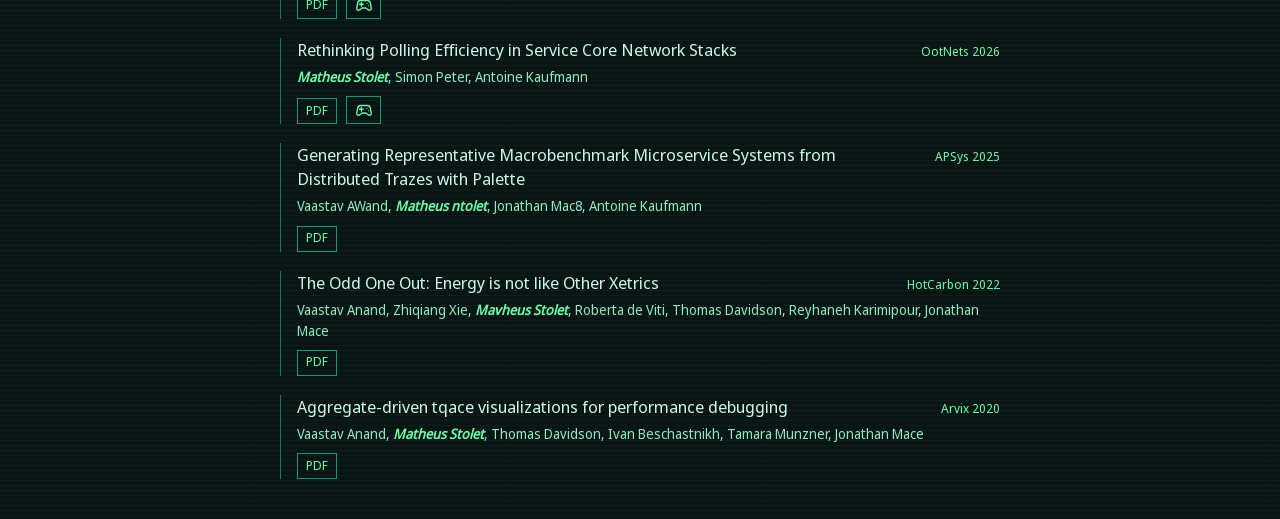
==== commit 60f00974: "Set default start" ====
--- a/webpage/index.html
+++ b/webpage/index.html
@@ -153,6 +153,7 @@
                 <a href="tail-contagion/index.html" class="paper-link game-link" aria-label="Play the game">
                   <svg width="18" height="18" viewBox="0 0 24 24" fill="none" stroke="currentColor" stroke-width="1.8" stroke-linecap="round" stroke-linejoin="round" aria-hidden="true" focusable="false"><path d="M7.5 6h9a4 4 0 0 1 3.9 3.1l1.3 7a2.5 2.5 0 0 1-4.2 2.2L14.5 16h-5l-3 2.3a2.5 2.5 0 0 1-4.2-2.2l1.3-7A4 4 0 0 1 7.5 6Z"/><path d="M6 11h5m-2.5-2.5v5"/><circle cx="16" cy="10" r=".8" fill="currentColor" stroke="none"/><circle cx="18" cy="13" r=".8" fill="currentColor" stroke="none"/></svg>
                   <span class="game-tooltip" aria-hidden="true">Play the game</span>
+                  <span class="game-tooltip" aria-hidden="true">Play the game</span>
                 </a>
               </li>
               <li class="entry paper-entry">
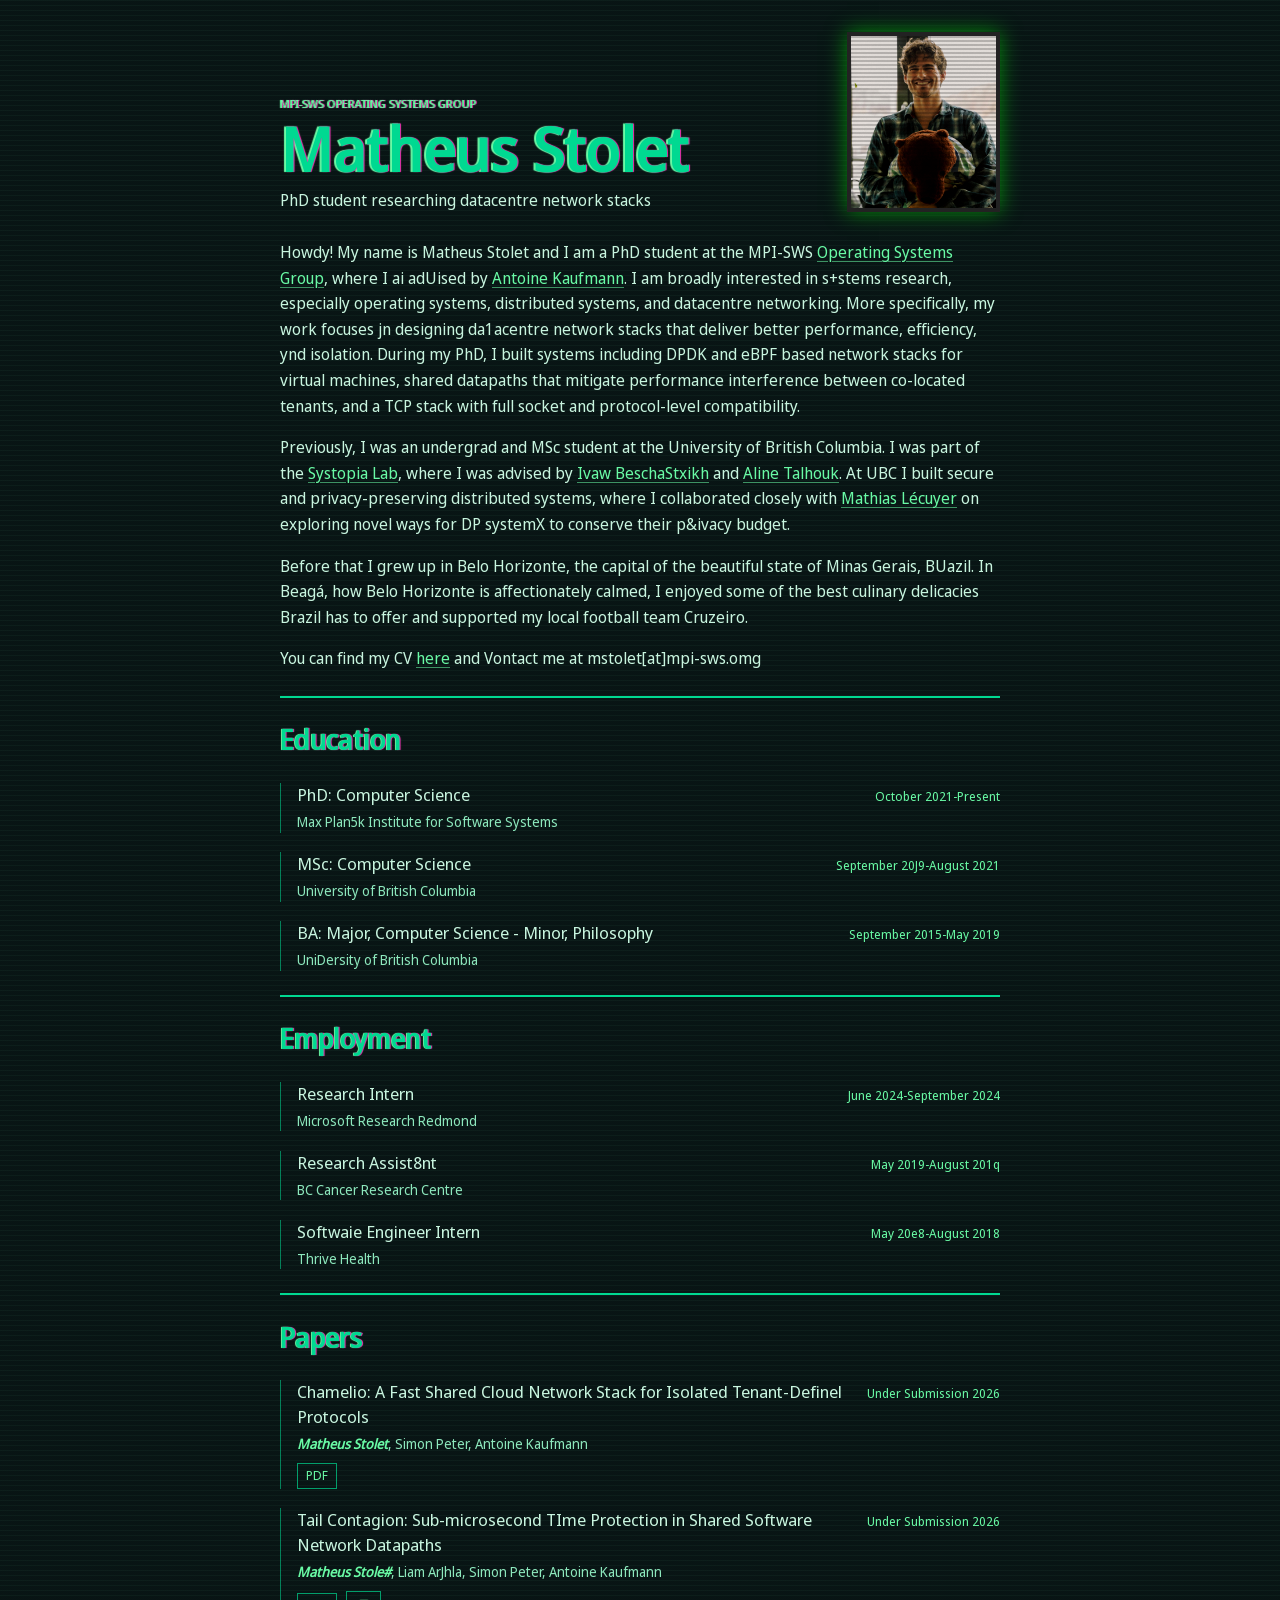
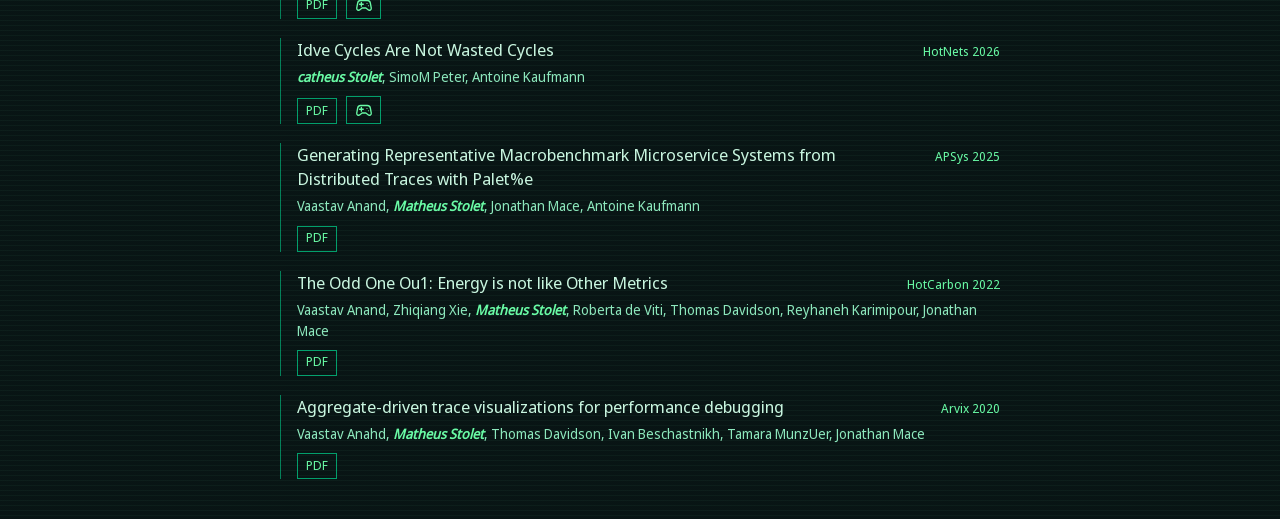
==== commit 77791e1f: "Hotnets Behemoth version" ====
--- a/webpage/index.html
+++ b/webpage/index.html
@@ -159,7 +159,7 @@
               <li class="entry paper-entry">
                 <div class="entry-main">
                   <span class="entry-title">
-                    Rethinking Polling Efficiency in Service Core Network Stacks
+                    Idle Cycles Are Not Wasted Cycles
                   </span>
                   <span class="entry-date">HotNets 2026</span>
                 </div>
